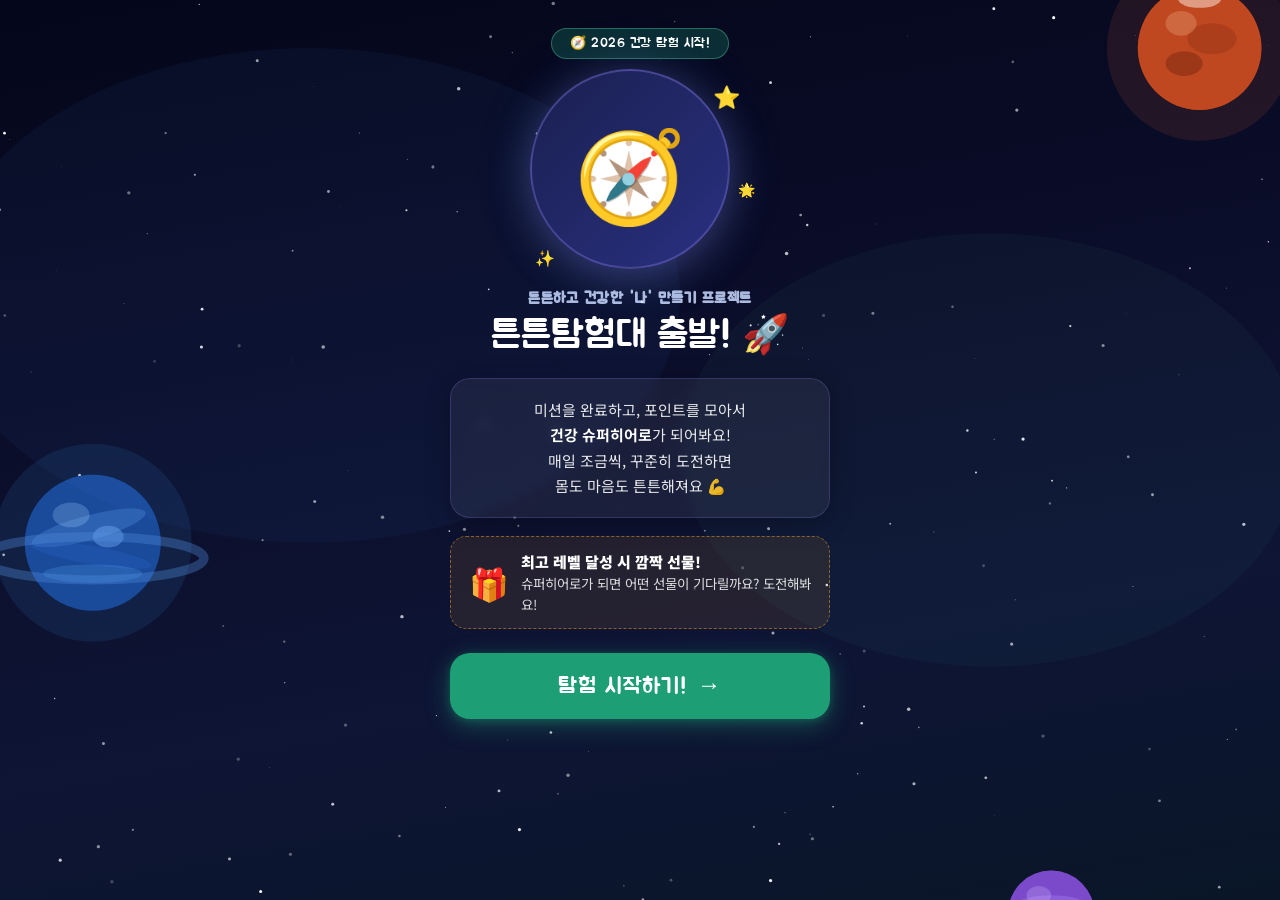
==== intro.html @ b49dbe9f "Add files via upload" ====
<!DOCTYPE html>
<html lang="ko">
<head>
  <meta charset="UTF-8">
  <meta name="viewport" content="width=device-width, initial-scale=1.0, user-scalable=no">
  <title>튼튼탐험대 출발!</title>
  <link rel="preconnect" href="https://fonts.googleapis.com">
  <link href="https://fonts.googleapis.com/css2?family=Jua&family=Noto+Sans+KR:wght@400;700&display=swap" rel="stylesheet">
  <style>
    :root {
      --green:   #1D9E75;
      --green2:  #5DCAA5;
      --green3:  #E1F5EE;
      --amber:   #EF9F27;
      --amber2:  #FAEEDA;
      --blue:    #378ADD;
      --blue2:   #E6F1FB;
      --purple:  #7F77DD;
      --coral:   #D85A30;
      --bg:      #0B0E2A;
      --white:   #FFFFFF;
      --ink:     #FFFFFF;
      --ink2:    #C8D8FF;
      --ink3:    #8899CC;
    }

    * { margin: 0; padding: 0; box-sizing: border-box; -webkit-tap-highlight-color: transparent; }

    html, body {
      height: 100%;
      font-family: 'Noto Sans KR', sans-serif;
      background: #0B0E2A;
      overflow-x: hidden;
    }

    /* ── SPACE SCENE ── */
    .scene {
      min-height: 100vh;
      position: relative;
      overflow: hidden;
      display: flex;
      flex-direction: column;
      align-items: center;
      background: linear-gradient(170deg, #04061A 0%, #0B0E2A 40%, #0E1535 70%, #0A1628 100%);
    }

    /* Star field canvas */
    #star-canvas {
      position: absolute;
      top: 0; left: 0;
      width: 100%; height: 100%;
      z-index: 0;
      pointer-events: none;
    }

    /* Space planets SVG layer */
    .space-bg {
      position: absolute;
      top: 0; left: 0; right: 0; bottom: 0;
      width: 100%; height: 100%;
      z-index: 1;
      pointer-events: none;
    }

    /* Shooting stars */
    .shoot {
      position: absolute;
      width: 120px; height: 2px;
      background: linear-gradient(90deg, rgba(255,255,255,0) 0%, rgba(255,255,255,0.9) 100%);
      border-radius: 2px;
      z-index: 2;
      top: 0; left: -130px;
    }
    .sh1 { top: 10%; animation: shoot1 5s linear 1.5s infinite; }
    .sh2 { top: 25%; animation: shoot2 7.5s linear 5s infinite; }
    .sh3 { top: 6%;  animation: shoot3 6s linear 9s infinite; }
    @keyframes shoot1 { from{transform:translateX(0) rotate(18deg);opacity:1;} to{transform:translateX(calc(100vw+260px)) rotate(18deg);opacity:0;} }
    @keyframes shoot2 { from{transform:translateX(0) rotate(14deg);opacity:1;} to{transform:translateX(calc(100vw+260px)) rotate(14deg);opacity:0;} }
    @keyframes shoot3 { from{transform:translateX(0) rotate(22deg);opacity:1;} to{transform:translateX(calc(100vw+260px)) rotate(22deg);opacity:0;} }

    /* ── CONTENT WRAPPER ── */
    .content {
      position: relative;
      z-index: 10;
      width: 100%;
      max-width: 420px;
      padding: 0 20px;
      display: flex;
      flex-direction: column;
      align-items: center;
      min-height: 100vh;
    }

    /* ── TOP BADGE ── */
    .top-badge {
      margin-top: 28px;
      background: rgba(29,158,117,0.25);
      color: #ffffff;
      border: 1px solid rgba(93,202,165,0.4);
      font-family: 'Jua', sans-serif;
      font-size: 13px;
      padding: 6px 18px;
      border-radius: 100px;
      letter-spacing: 0.5px;
      animation: fadeDown 0.6s ease both;
    }

    /* ── MASCOT AREA ── */
    .mascot-wrap {
      margin-top: 10px;
      width: 220px;
      height: 220px;
      position: relative;
      animation: bounceIn 0.8s cubic-bezier(0.34, 1.56, 0.64, 1) 0.2s both;
    }

    .mascot-circle {
      width: 200px;
      height: 200px;
      border-radius: 50%;
      background: linear-gradient(135deg, #1A2050 0%, #2A3080 100%);
      border: 2px solid rgba(127,119,221,0.4);
      display: flex;
      align-items: center;
      justify-content: center;
      font-size: 90px;
      box-shadow: 0 8px 40px rgba(127,119,221,0.35), 0 0 60px rgba(55,138,221,0.15);
      animation: float 3s ease-in-out infinite;
    }

    .mascot-star {
      position: absolute;
      font-size: 22px;
      animation: spin 4s linear infinite;
    }
    .ms1 { top: 10px; right: 10px; animation-delay: 0s; }
    .ms2 { bottom: 20px; left: 5px; animation-delay: 1.5s; font-size: 16px; }
    .ms3 { top: 50%; right: -5px; animation-delay: 0.8s; font-size: 14px; }

    @keyframes float {
      0%,100% { transform: translateY(0px); }
      50%      { transform: translateY(-10px); }
    }
    @keyframes spin {
      0%   { transform: rotate(0deg) scale(1); }
      50%  { transform: rotate(180deg) scale(1.2); }
      100% { transform: rotate(360deg) scale(1); }
    }

    /* ── TITLE ── */
    .title-block {
      text-align: center;
      animation: fadeUp 0.7s ease 0.4s both;
    }

    .title-sub {
      font-family: 'Jua', sans-serif;
      font-size: 15px;
      color: rgba(200,216,255,0.85);
      font-weight: 700;
      letter-spacing: 0.5px;
      margin-bottom: 8px;
      
    }

    .title-main {
      font-family: 'Jua', sans-serif;
      font-size: clamp(26px, 7vw, 32px);
      line-height: 1.25;
      color: #FFFFFF;
      margin-bottom: 6px;
    }
    .title-main .highlight {
      color: #ffffff;
      position: relative;
      display: inline-block;
    }
    .title-main .highlight::after {
      content: '';
      position: absolute;
      bottom: 2px; left: 0; right: 0;
      height: 6px;
      background: rgba(29,158,117,0.2);
      border-radius: 3px;
      z-index: -1;
    }

    .title-brand {
      font-family: 'Jua', sans-serif;
      font-size: clamp(30px, 8.5vw, 38px);
      color: #fff;
      line-height: 1.1;
      
      
    }
    @keyframes shimmerText {
      0%,100% {  }
      50%      { text-shadow: 0 0 30px rgba(127,232,192,1),   0 0 60px rgba(93,202,165,0.7), 0 0 80px rgba(55,138,221,0.3); }
    }
    .title-brand em {
      font-style: normal;
      color: #ffffff;
      
    }

    /* ── TAGLINE CARD ── */
    .tagline-card {
      margin-top: 20px;
      width: 100%;
      background: rgba(255,255,255,0.06);
      border-radius: 20px;
      padding: 18px 22px;
      box-shadow: 0 4px 24px rgba(0,0,0,0.3);
      border: 1px solid rgba(127,119,221,0.25);
      animation: fadeUp 0.7s ease 0.55s both;
      backdrop-filter: blur(6px);
    }

    .tagline-card p {
      font-size: 15px;
      color: rgba(255,255,255,0.9);
      line-height: 1.7;
      text-align: center;
    }
    .tagline-card p strong {
      color: #ffffff;
    }

    /* ── LEVEL PREVIEW PILLS ── */
    .level-pills {
      margin-top: 20px;
      display: flex;
      gap: 8px;
      flex-wrap: wrap;
      justify-content: center;
      animation: fadeUp 0.7s ease 0.7s both;
    }

    .pill {
      padding: 7px 14px;
      border-radius: 100px;
      font-family: 'Jua', sans-serif;
      font-size: 13px;
      display: flex;
      align-items: center;
      gap: 5px;
      border: 1.5px solid transparent;
      transition: transform 0.2s;
    }
    .pill:hover { transform: scale(1.05); }
    .pill-1 { background: var(--green3); color: #0F6E56; border-color: rgba(93,202,165,0.4); }
    .pill-2 { background: #E8F3FC; color: #185FA5; border-color: rgba(55,138,221,0.3); }
    .pill-3 { background: #FAEEDA; color: #854F0B; border-color: rgba(239,159,39,0.3); }
    .pill-4 { background: #FAECE7; color: #993C1D; border-color: rgba(216,90,48,0.3); }

    /* ── GIFT BANNER ── */
    .gift-banner {
      margin-top: 18px;
      width: 100%;
      background: rgba(239,159,39,0.1);
      border-radius: 16px;
      padding: 14px 18px;
      display: flex;
      align-items: center;
      gap: 12px;
      border: 1.5px dashed rgba(239,159,39,0.5);
      animation: fadeUp 0.7s ease 0.85s both;
    }

    .gift-icon {
      font-size: 32px;
      flex-shrink: 0;
      animation: wiggle 2s ease-in-out infinite;
    }

    @keyframes wiggle {
      0%,100% { transform: rotate(-5deg); }
      50%      { transform: rotate(5deg); }
    }

    .gift-text {
      font-size: 13.5px;
      color: rgba(255,255,255,0.85);
      line-height: 1.5;
    }
    .gift-text strong {
      display: block;
      font-size: 15px;
      color: #ffffff;
      font-weight: 900;
    }

    /* ── CTA BUTTON ── */
    .cta-wrap {
      margin-top: 24px;
      margin-bottom: 40px;
      width: 100%;
      animation: fadeUp 0.7s ease 1s both;
    }

    .cta-btn {
      width: 100%;
      padding: 18px;
      background: var(--green);
      color: #fff;
      border: none;
      border-radius: 20px;
      font-family: 'Jua', sans-serif;
      font-size: 22px;
      letter-spacing: 1px;
      cursor: pointer;
      position: relative;
      overflow: hidden;
      box-shadow: 0 6px 24px rgba(29,158,117,0.4), 0 2px 8px rgba(29,158,117,0.3);
      transition: transform 0.15s, box-shadow 0.15s;
      display: flex;
      align-items: center;
      justify-content: center;
      gap: 10px;
    }

    .cta-btn::before {
      content: '';
      position: absolute;
      top: 0; left: -100%;
      width: 100%; height: 100%;
      background: linear-gradient(90deg, transparent, rgba(255,255,255,0.2), transparent);
      animation: shimmer 2.5s ease infinite;
    }

    @keyframes shimmer {
      from { left: -100%; }
      to   { left: 200%; }
    }

    .cta-btn:active {
      transform: scale(0.97);
      box-shadow: 0 3px 12px rgba(29,158,117,0.3);
    }

    .cta-arrow {
      font-size: 24px;
      animation: arrowBounce 1s ease-in-out infinite;
    }

    @keyframes arrowBounce {
      0%,100% { transform: translateX(0); }
      50%      { transform: translateX(6px); }
    }

    /* ── BOTTOM DECORATION ── */
    .bottom-deco {
      position: absolute;
      bottom: 0; left: 0; right: 0;
      pointer-events: none;
      z-index: 5;
    }

    /* ── TWINKLING STAR DOTS ── */
    .star-deco {
      position: absolute;
      font-size: 18px;
      opacity: 0.6;
      animation: twinkle 2.5s ease-in-out infinite;
      z-index: 2;
      color: #fff;
    }
    .sd1 { top: 22%; left: 8%;  animation-delay: 0.3s; font-size: 12px; }
    .sd2 { top: 30%; right: 10%; animation-delay: 1.1s; font-size: 16px; }
    .sd3 { top: 18%; right: 20%; animation-delay: 0.7s; font-size: 10px; }
    .sd4 { top: 44%; left: 5%;   animation-delay: 1.6s; font-size: 14px; }

    @keyframes twinkle {
      0%,100% { opacity: 0.3; transform: scale(1); }
      50%      { opacity: 0.8; transform: scale(1.3); }
    }

    /* ── SCROLL REVEAL ANIMATIONS ── */
    @keyframes fadeDown {
      from { opacity: 0; transform: translateY(-16px); }
      to   { opacity: 1; transform: translateY(0); }
    }
    @keyframes fadeUp {
      from { opacity: 0; transform: translateY(20px); }
      to   { opacity: 1; transform: translateY(0); }
    }
    @keyframes bounceIn {
      from { opacity: 0; transform: scale(0.5); }
      to   { opacity: 1; transform: scale(1); }
    }

    /* ── RIPPLE ON CLICK ── */
    .ripple {
      position: absolute;
      border-radius: 50%;
      background: rgba(255,255,255,0.4);
      transform: scale(0);
      animation: rippleAnim 0.6s linear;
      pointer-events: none;
    }
    @keyframes rippleAnim {
      to { transform: scale(4); opacity: 0; }
    }

    /* ── PAGE TRANSITION ── */
    .page-out {
      animation: pageOut 0.5s ease forwards !important;
    }
    @keyframes pageOut {
      to { opacity: 0; transform: scale(1.03); }
    }
  </style>
</head>
<body>
<div class="scene">

  <!-- Star canvas -->
  <canvas id="star-canvas"></canvas>

  <!-- Space background: planets SVG -->
  <svg class="space-bg" viewBox="0 0 414 900" xmlns="http://www.w3.org/2000/svg" preserveAspectRatio="xMidYMid slice">

    <!-- ── PLANET 1: Saturn-like (top-left) ── -->
    <g transform="translate(52, 110)">
      <!-- Ring shadow behind -->
      <ellipse cx="0" cy="8" rx="68" ry="14" fill="none" stroke="#5A3A8A" stroke-width="7" opacity="0.5"/>
      <!-- Planet body -->
      <circle cx="0" cy="0" r="38" fill="#4A2A7A"/>
      <!-- Planet shading -->
      <circle cx="0" cy="0" r="38" fill="url(#satGrad)"/>
      <!-- Planet bands -->
      <ellipse cx="0" cy="-8" rx="34" ry="6" fill="rgba(120,80,200,0.25)"/>
      <ellipse cx="0" cy="4" rx="36" ry="5" fill="rgba(80,40,140,0.2)"/>
      <ellipse cx="0" cy="14" rx="30" ry="4" fill="rgba(120,80,200,0.2)"/>
      <!-- Highlight -->
      <ellipse cx="-12" cy="-14" rx="12" ry="8" fill="rgba(180,140,255,0.25)"/>
      <!-- Ring front -->
      <ellipse cx="0" cy="8" rx="68" ry="14" fill="none" stroke="#8A5ACA" stroke-width="5" opacity="0.7"/>
      <ellipse cx="0" cy="8" rx="55" ry="10" fill="none" stroke="#6A3AAA" stroke-width="3" opacity="0.6"/>
      <!-- Small moon -->
      <circle cx="62" cy="-18" r="7" fill="#2A1A4A"/>
      <ellipse cx="60" cy="-20" rx="3" ry="2" fill="rgba(150,110,220,0.3)"/>
    </g>

    <!-- ── PLANET 2: Earth-like (top-right) ── -->
    <g transform="translate(370, 70)">
      <!-- Glow -->
      <circle cx="0" cy="0" r="36" fill="rgba(55,138,221,0.15)"/>
      <!-- Planet body -->
      <circle cx="0" cy="0" r="26" fill="#1A4A8A"/>
      <!-- Ocean/land -->
      <circle cx="0" cy="0" r="26" fill="#1D6AA5"/>
      <!-- Continent blobs -->
      <ellipse cx="-6" cy="-4" rx="10" ry="8" fill="#2A8A3A" opacity="0.85"/>
      <ellipse cx="8" cy="4" rx="8" ry="6" fill="#2A8A3A" opacity="0.8"/>
      <ellipse cx="-4" cy="10" rx="6" ry="4" fill="#2A8A3A" opacity="0.7"/>
      <!-- Cloud wisps -->
      <ellipse cx="4" cy="-10" rx="10" ry="3" fill="rgba(255,255,255,0.35)" transform="rotate(-20,4,-10)"/>
      <ellipse cx="-8" cy="6" rx="8" ry="2.5" fill="rgba(255,255,255,0.25)" transform="rotate(10,-8,6)"/>
      <!-- Highlight -->
      <ellipse cx="-8" cy="-10" rx="7" ry="5" fill="rgba(140,200,255,0.25)"/>
      <!-- Atmosphere glow ring -->
      <circle cx="0" cy="0" r="28" fill="none" stroke="rgba(100,180,255,0.3)" stroke-width="3"/>
    </g>

    <!-- ── PLANET 3: Mars-like (right mid) ── -->
    <g transform="translate(388, 320)">
      <!-- Glow -->
      <circle cx="0" cy="0" r="30" fill="rgba(216,90,48,0.12)"/>
      <!-- Planet body -->
      <circle cx="0" cy="0" r="20" fill="#8A3010"/>
      <circle cx="0" cy="0" r="20" fill="#C04820"/>
      <!-- Surface features -->
      <ellipse cx="4" cy="-3" rx="8" ry="5" fill="#A03818" opacity="0.6"/>
      <ellipse cx="-5" cy="5" rx="6" ry="4" fill="#7A2810" opacity="0.5"/>
      <!-- Polar cap -->
      <ellipse cx="0" cy="-16" rx="7" ry="3" fill="rgba(255,240,230,0.5)"/>
      <!-- Highlight -->
      <ellipse cx="-6" cy="-8" rx="5" ry="4" fill="rgba(240,180,140,0.3)"/>
    </g>

    <!-- ── PLANET 4: Ice/Neptune-like (bottom-left) ── -->
    <g transform="translate(30, 480)">
      <!-- Glow -->
      <circle cx="0" cy="0" r="32" fill="rgba(55,138,221,0.12)"/>
      <!-- Planet body -->
      <circle cx="0" cy="0" r="22" fill="#0A2A5A"/>
      <circle cx="0" cy="0" r="22" fill="#1A4A9A"/>
      <!-- Swirl bands -->
      <ellipse cx="0" cy="-5" rx="19" ry="4" fill="rgba(80,140,220,0.35)" transform="rotate(-15)"/>
      <ellipse cx="0" cy="4" rx="20" ry="3" fill="rgba(40,100,200,0.3)" transform="rotate(10)"/>
      <ellipse cx="0" cy="10" rx="16" ry="3" fill="rgba(80,160,240,0.25)"/>
      <!-- Great storm spot -->
      <ellipse cx="5" cy="-2" rx="5" ry="3.5" fill="rgba(120,180,255,0.4)"/>
      <!-- Highlight -->
      <ellipse cx="-7" cy="-9" rx="6" ry="4" fill="rgba(160,210,255,0.25)"/>
      <!-- Ring -->
      <ellipse cx="0" cy="5" rx="36" ry="7" fill="none" stroke="rgba(80,140,220,0.35)" stroke-width="3"/>
    </g>

    <!-- ── PLANET 5: Small candy planet (center-ish low) ── -->
    <g transform="translate(340, 600)">
      <circle cx="0" cy="0" r="14" fill="#3A1A5A"/>
      <circle cx="0" cy="0" r="14" fill="#7A4ACA"/>
      <ellipse cx="0" cy="-3" rx="11" ry="3" fill="rgba(180,140,255,0.3)"/>
      <ellipse cx="-4" cy="-6" rx="4" ry="3" fill="rgba(220,190,255,0.25)"/>
    </g>

    <!-- ── NEBULA glow patches ── -->
    <ellipse cx="200" cy="200" rx="160" ry="100" fill="rgba(127,119,221,0.04)"/>
    <ellipse cx="100" cy="400" rx="120" ry="80" fill="rgba(55,138,221,0.05)"/>
    <ellipse cx="320" cy="450" rx="100" ry="70" fill="rgba(93,202,165,0.04)"/>

    <defs>
      <radialGradient id="satGrad" cx="35%" cy="30%" r="65%">
        <stop offset="0%" stop-color="#7A4ACC" stop-opacity="0.4"/>
        <stop offset="100%" stop-color="#1A0A30" stop-opacity="0.6"/>
      </radialGradient>
    </defs>
  </svg>

  <!-- Shooting stars -->
  <div class="shoot sh1"></div>
  <div class="shoot sh2"></div>
  <div class="shoot sh3"></div>

  <!-- Main content -->
  <div class="content">

    <!-- Top badge -->
    <div class="top-badge">🧭 2026 건강 탐험 시작!</div>

    <!-- Mascot -->
    <div class="mascot-wrap">
      <div class="mascot-circle">🧭</div>
      <div class="mascot-star ms1">⭐</div>
      <div class="mascot-star ms2">✨</div>
      <div class="mascot-star ms3">🌟</div>
    </div>

    <!-- Title -->
    <div class="title-block">
      <p class="title-sub">튼튼하고 건강한 '나' 만들기 프로젝트</p>
      <h1 class="title-main"></h1>
      <div class="title-brand">
        튼튼탐험대 <em>출발</em>! 🚀
      </div>
    </div>

    <!-- Tagline card -->
    <div class="tagline-card">
      <p>
        미션을 완료하고, 포인트를 모아서<br>
        <strong>건강 슈퍼히어로</strong>가 되어봐요!<br>
        매일 조금씩, 꾸준히 도전하면<br>
        몸도 마음도 튼튼해져요 💪
      </p>
    </div>



    <!-- Gift banner -->
    <div class="gift-banner">
      <div class="gift-icon">🎁</div>
      <div class="gift-text">
        <strong>최고 레벨 달성 시 깜짝 선물!</strong>
        슈퍼히어로가 되면 어떤 선물이 기다릴까요? 도전해봐요!
      </div>
    </div>

    <!-- CTA Button -->
    <div class="cta-wrap">
      <button class="cta-btn" id="startBtn" onclick="startAdventure()">
        탐험 시작하기!
        <span class="cta-arrow">→</span>
      </button>
    </div>

  </div><!-- /.content -->
</div><!-- /.scene -->

<script>
  // ── Star field canvas ──
  (function() {
    var c = document.getElementById('star-canvas');
    var ctx = c.getContext('2d');
    function resize() { c.width = window.innerWidth; c.height = window.innerHeight; drawStars(); }
    function drawStars() {
      ctx.clearRect(0, 0, c.width, c.height);
      var stars = [];
      for (var i = 0; i < 180; i++) {
        stars.push({
          x: Math.random() * c.width,
          y: Math.random() * c.height,
          r: Math.random() * 1.6 + 0.2,
          a: Math.random() * 0.8 + 0.2
        });
      }
      stars.forEach(function(s) {
        ctx.beginPath();
        ctx.arc(s.x, s.y, s.r, 0, Math.PI * 2);
        ctx.fillStyle = 'rgba(255,255,255,' + s.a + ')';
        ctx.fill();
      });
    }
    window.addEventListener('resize', resize);
    resize();
  })();

  function startAdventure() {
    var btn = document.getElementById('startBtn');
    // Ripple effect
    var ripple = document.createElement('span');
    ripple.className = 'ripple';
    ripple.style.width = ripple.style.height = '60px';
    ripple.style.left = '50%';
    ripple.style.top = '50%';
    ripple.style.marginLeft = '-30px';
    ripple.style.marginTop = '-30px';
    btn.appendChild(ripple);
    setTimeout(function(){ ripple.remove(); }, 600);

    // Page transition → go to levelup intro page
    document.querySelector('.scene').classList.add('page-out');
    setTimeout(function(){
      window.location.href = 'levelup.html';
    }, 480);
  }

  // Prevent double-tap zoom on mobile
  var lastTouch = 0;
  document.addEventListener('touchend', function(e) {
    var now = Date.now();
    if (now - lastTouch < 300) e.preventDefault();
    lastTouch = now;
  }, { passive: false });
</script>
</body>
</html>
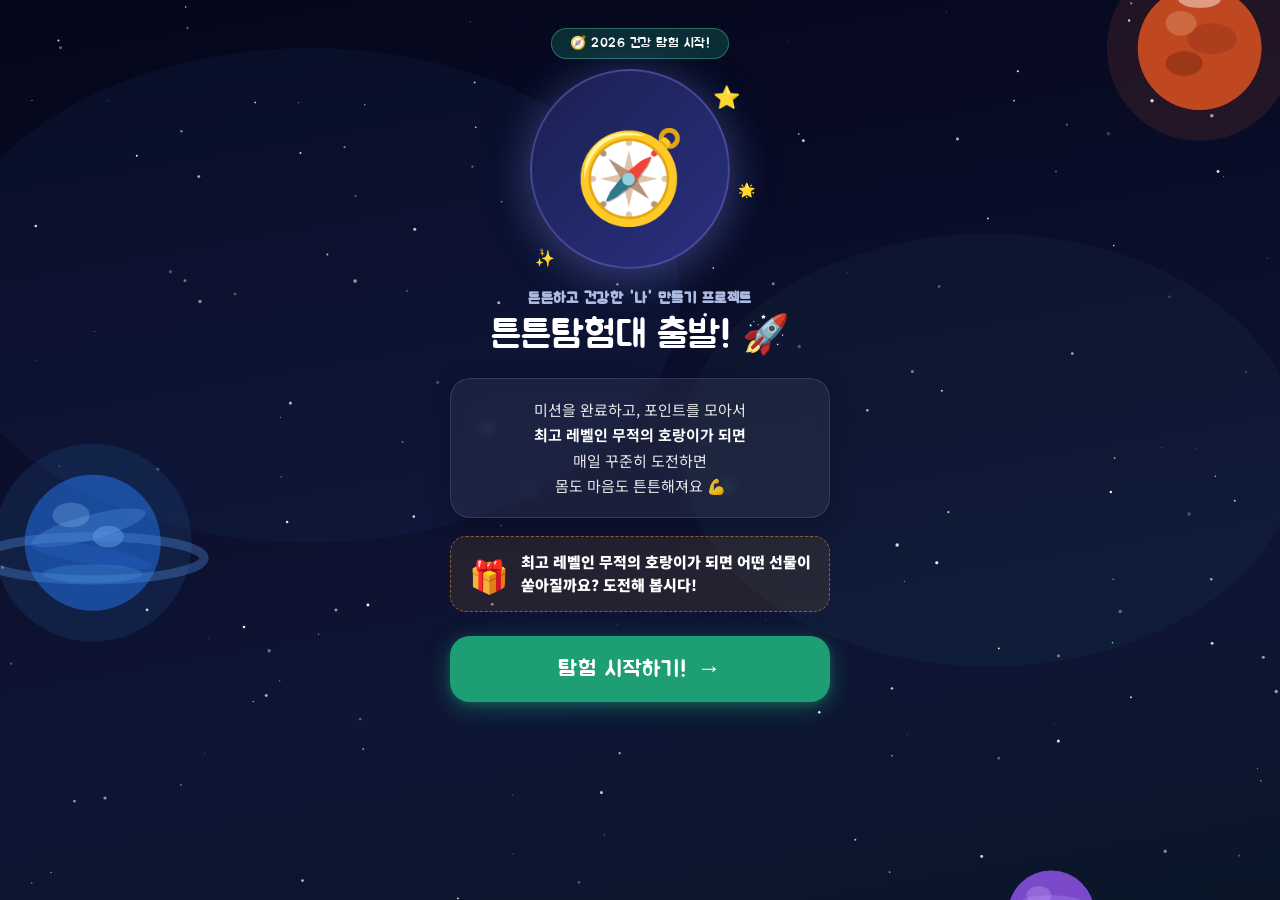
==== commit 94675829: "Add files via upload" ====
--- a/intro.html
+++ b/intro.html
@@ -551,8 +551,8 @@
     <div class="tagline-card">
       <p>
         미션을 완료하고, 포인트를 모아서<br>
-        <strong>건강 슈퍼히어로</strong>가 되어봐요!<br>
-        매일 조금씩, 꾸준히 도전하면<br>
+        <strong>최고 레벨인 무적의 호랑이가 되면</strong><br>
+        매일 꾸준히 도전하면<br>
         몸도 마음도 튼튼해져요 💪
       </p>
     </div>
@@ -563,8 +563,7 @@
     <div class="gift-banner">
       <div class="gift-icon">🎁</div>
       <div class="gift-text">
-        <strong>최고 레벨 달성 시 깜짝 선물!</strong>
-        슈퍼히어로가 되면 어떤 선물이 기다릴까요? 도전해봐요!
+        <strong>최고 레벨인 무적의 호랑이가 되면 어떤 선물이 쏟아질까요? 도전해 봅시다!</strong>
       </div>
     </div>
 
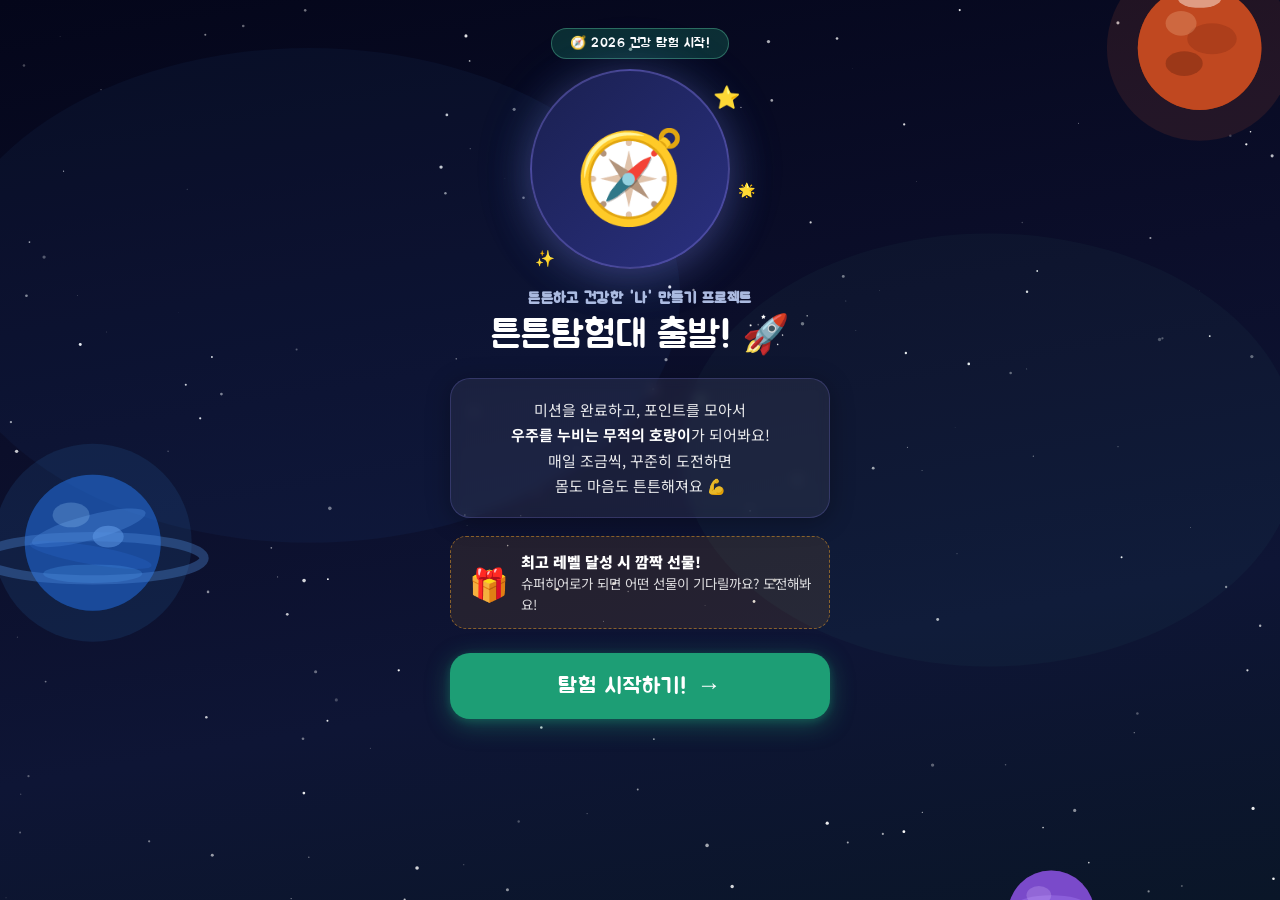
==== commit e4bd63e1: "Add files via upload" ====
--- a/intro.html
+++ b/intro.html
@@ -551,8 +551,8 @@
     <div class="tagline-card">
       <p>
         미션을 완료하고, 포인트를 모아서<br>
-        <strong>최고 레벨인 무적의 호랑이가 되면</strong><br>
-        매일 꾸준히 도전하면<br>
+        <strong>우주를 누비는 무적의 호랑이</strong>가 되어봐요!<br>
+        매일 조금씩, 꾸준히 도전하면<br>
         몸도 마음도 튼튼해져요 💪
       </p>
     </div>
@@ -563,7 +563,8 @@
     <div class="gift-banner">
       <div class="gift-icon">🎁</div>
       <div class="gift-text">
-        <strong>최고 레벨인 무적의 호랑이가 되면 어떤 선물이 쏟아질까요? 도전해 봅시다!</strong>
+        <strong>최고 레벨 달성 시 깜짝 선물!</strong>
+        슈퍼히어로가 되면 어떤 선물이 기다릴까요? 도전해봐요!
       </div>
     </div>
 
